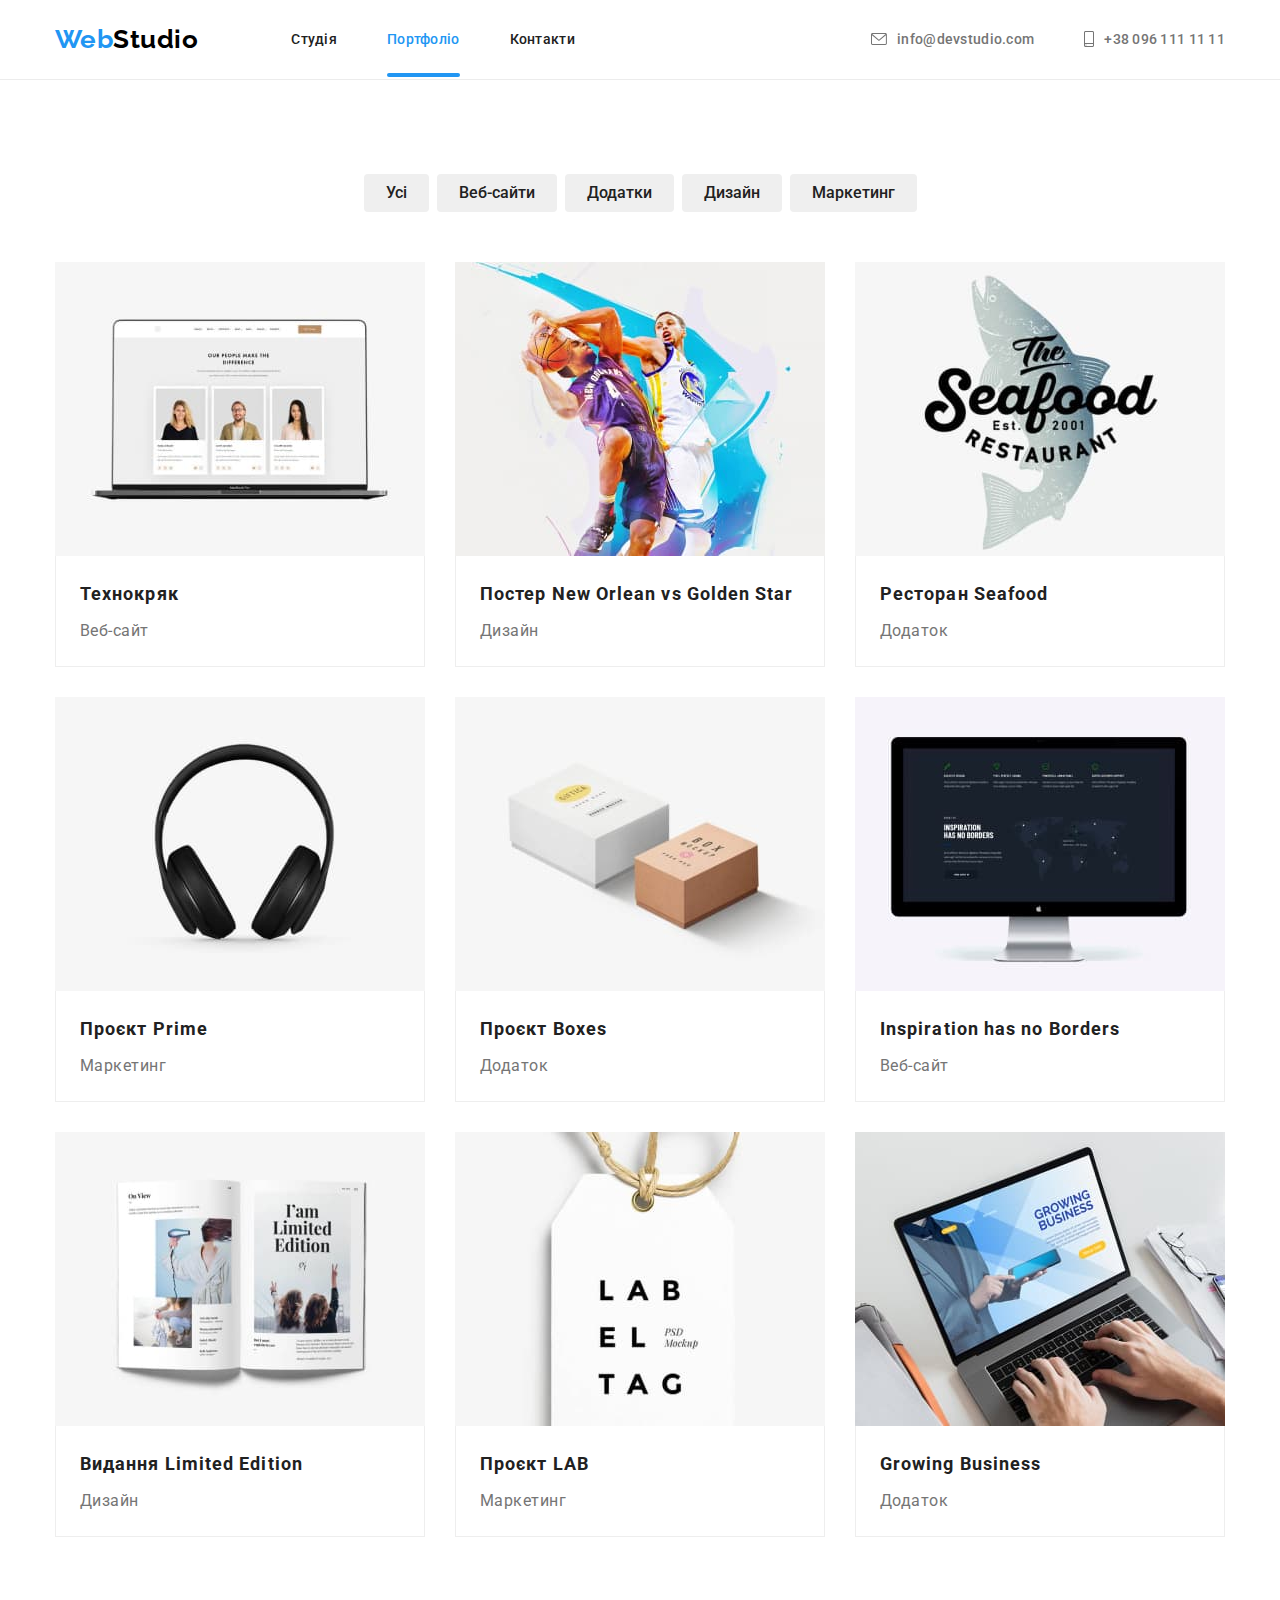
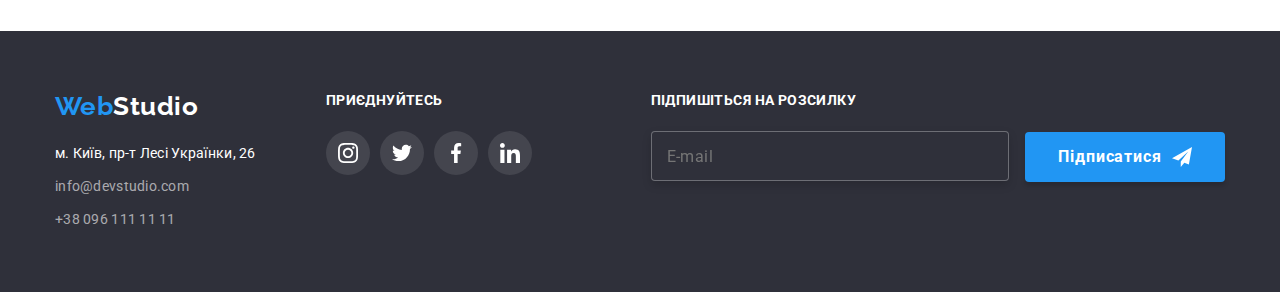
==== portfolio.html @ c4e258c5 "start sass" ====
<!DOCTYPE html>
<html lang="uk">

<head>
  <meta charset="UTF-8" />
  <meta http-equiv="X-UA-Compatible" content="IE=edge" />
  <meta name="viewport" content="width=device-width, initial-scale=1.0" />
  <title>portfolio-homework-06</title>
  <link rel="preconnect" href="https://fonts.googleapis.com" />
  <link rel="preconnect" href="https://fonts.gstatic.com" crossorigin />
  <link href="https://fonts.googleapis.com/css2?family=Raleway:wght@700&family=Roboto:wght@400;500;700;900&display=swap"
    rel="stylesheet" />
  <link rel="stylesheet" href="https://cdn.jsdelivr.net/npm/modern-normalize@1.1.0/modern-normalize.min.css" />
  <link rel="stylesheet" href="./css/main.min.css">
  <link rel="stylesheet" href="./css/styles.css" />
</head>

<body>
  <!--Шапка-->
  <header class="header">
    <div class="container header-block">
      <nav class="nav-block">
        <a class="logo" lang="en" href="./index.html"><span class="logo-web">Web</span>Studio</a>
        <ul class="site-nav list">
          <li><a href="./index.html">Студія</a></li>
          <li><a class="current" href="./portfolio.html">Портфоліо</a></li>
          <li><a href="#">Контакти</a></li>
        </ul>
      </nav>
      <ul class="contacts list">
        <li>
          <a href="mailto:info@devstudio.com"><svg class="icon-envelope">
              <use href="./images/svg/icons.svg#envelope"></use>
            </svg>
            info@devstudio.com</a>
        </li>
        <li>
          <a href="tel:+380961111111"><svg class="icon-smartphone">
              <use href="./images/svg/icons.svg#smartphone"></use>
            </svg>
            +38 096 111 11 11</a>
        </li>
      </ul>
    </div>
  </header>

  <!--Основний контент-->
  <main>
    <section class="buttons section">
      <div class="container">
        <h1 class="non-display">кнопки для прикладів</h1>
        <ul class="list buttons-block">
          <li><button class="button-portf" type="button">Усі</button></li>
          <li><button class="button-portf" type="button">Веб-сайти</button></li>
          <li><button class="button-portf" type="button">Додатки</button></li>
          <li><button class="button-portf" type="button">Дизайн</button></li>
          <li><button class="button-portf" type="button">Маркетинг</button></li>
        </ul>
        <!-- Приклади робіт -->
        <ul class="list example-block">
          <li class="example-link">
            <a href="#">
              <div class="work-image">
                <img src="./images/portfolio/technocrack.jpg" alt="Приклад-сайту" width="370" />

                <div class="example-animation">
                  <p>
                    Ресурс пропонує комплексні пропозиції з різним рівнем функціоналу та сервісів.
                    Все це дозволить відвідувачу отримати вичерпні відомості про компанію чи
                    приватну особу.
                  </p>
                </div>
              </div>
              <div class="box">
                <h2 class="example-title">Технокряк</h2>
                <p class="example-group">Веб-сайт</p>
              </div>
            </a>
          </li>
          <li class="example-link">
            <a href="#">
              <div class="work-image">
                <img src="./images/portfolio/new-orlean.jpg" alt="Приклад-дизайну" width="370" />
                <div class="example-animation">
                  <p>
                    Ресурс пропонує комплексні пропозиції з різним рівнем функціоналу та сервісів.
                    Все це дозволить відвідувачу отримати вичерпні відомості про компанію чи
                    приватну особу.
                  </p>
                </div>
              </div>
              <div class="box">
                <h2 class="example-title">Постер New Orlean vs Golden Star</h2>
                <p class="example-group">Дизайн</p>
              </div>
            </a>
          </li>
          <li class="example-link">
            <a href="#">
              <div class="work-image">
                <img src="./images/portfolio/seafood.jpg" alt="Приклад-додатків" width="370" />
                <div class="example-animation">
                  <p>
                    Ресурс пропонує комплексні пропозиції з різним рівнем функціоналу та сервісів.
                    Все це дозволить відвідувачу отримати вичерпні відомості про компанію чи
                    приватну особу.
                  </p>
                </div>
              </div>
              <div class="box">
                <h2 class="example-title">Ресторан Seafood</h2>
                <p class="example-group">Додаток</p>
              </div>
            </a>
          </li>
          <li class="example-link">
            <a href="#">
              <div class="work-image">
                <img src="./images/portfolio/project-prime.jpg" alt="Маркетинг-проект" width="370" />
                <div class="example-animation">
                  <p>
                    Ресурс пропонує комплексні пропозиції з різним рівнем функціоналу та сервісів.
                    Все це дозволить відвідувачу отримати вичерпні відомості про компанію чи
                    приватну особу.
                  </p>
                </div>
              </div>
              <div class="box">
                <h2 class="example-title">Проєкт Prime</h2>
                <p class="example-group">Маркетинг</p>
              </div>
            </a>
          </li>
          <li class="example-link">
            <a href="#">
              <div class="work-image">
                <img src="./images/portfolio/boxes-project.jpg" alt="Проект-з-коробки" width="370" />

                <div class="example-animation">
                  <p>
                    Ресурс пропонує комплексні пропозиції з різним рівнем функціоналу та сервісів.
                    Все це дозволить відвідувачу отримати вичерпні відомості про компанію чи
                    приватну особу.
                  </p>
                </div>
              </div>
              <div class="box">
                <h2 class="example-title">Проєкт Boxes</h2>
                <p class="example-group">Додаток</p>
              </div>
            </a>
          </li>
          <li class="example-link">
            <a href="#">
              <div class="work-image">
                <img src="./images/portfolio/inspiration.jpg" alt="Натхнення-не-має-меж" width="370" />

                <div class="example-animation">
                  <p>
                    Ресурс пропонує комплексні пропозиції з різним рівнем функціоналу та сервісів.
                    Все це дозволить відвідувачу отримати вичерпні відомості про компанію чи
                    приватну особу.
                  </p>
                </div>
              </div>
              <div class="box">
                <h2 class="example-title">Inspiration has no Borders</h2>
                <p class="example-group">Веб-сайт</p>
              </div>
            </a>
          </li>
          <li class="example-link">
            <a href="#">
              <div class="work-image">
                <img src="./images/portfolio/limited-edition.jpg" alt="Обмежений-тираж" width="370" />

                <div class="example-animation">
                  <p>
                    Ресурс пропонує комплексні пропозиції з різним рівнем функціоналу та сервісів.
                    Все це дозволить відвідувачу отримати вичерпні відомості про компанію чи
                    приватну особу.
                  </p>
                </div>
              </div>
              <div class="box">
                <h2 class="example-title">Видання Limited Edition</h2>
                <p class="example-group">Дизайн</p>
              </div>
            </a>
          </li>
          <li class="example-link">
            <a href="#">
              <div class="work-image">
                <img src="./images/portfolio/lab-project.jpg" alt="Розробка-лейблу" width="370" />

                <div class="example-animation">
                  <p>
                    Ресурс пропонує комплексні пропозиції з різним рівнем функціоналу та сервісів.
                    Все це дозволить відвідувачу отримати вичерпні відомості про компанію чи
                    приватну особу.
                  </p>
                </div>
              </div>
              <div class="box">
                <h2 class="example-title">Проєкт LAB</h2>
                <p class="example-group">Маркетинг</p>
              </div>
            </a>
          </li>
          <li class="example-link">
            <a href="#">
              <div class="work-image">
                <img src="./images/portfolio/business.jpg" alt="Зростаючий-бізнес" width="370" />

                <div class="example-animation">
                  <p>
                    Ресурс пропонує комплексні пропозиції з різним рівнем функціоналу та сервісів.
                    Все це дозволить відвідувачу отримати вичерпні відомості про компанію чи
                    приватну особу.
                  </p>
                </div>
              </div>
              <div class="box">
                <h2 class="example-title">Growing Business</h2>
                <p class="example-group">Додаток</p>
              </div>
            </a>
          </li>
        </ul>
      </div>
    </section>
  </main>

  <!--Футер-->

  <footer class="footer-block">
    <div class="container">
      <div class="footer-flex">
        <div>
          <a class="footer-logo" lang="en" href="./index.html"><span class="logo-web">Web</span>Studio</a>
          <address>
            <ul class="footer-contacts list">
              <li>
                <a class="adres" href="">м. Київ, пр-т Лесі Українки, 26</a>
              </li>
              <li>
                <a class="footer-hover" href="mailto:info@devstudio.com">info@devstudio.com</a>
              </li>
              <li><a class="footer-hover" href="tel:+380961111111">+38 096 111 11 11</a></li>
            </ul>
          </address>
        </div>
        <div class="footer-links">
          <h3 class="footer-title">Приєднуйтесь</h3>
          <ul class="foter-icons list">
            <li>
              <a href="#" class="icon-footer-link"><svg width="20" height="20">
                  <use href="./images/svg/icons.svg#instagram"></use>
                </svg>
              </a>
            </li>
            <li>
              <a href="#" class="icon-footer-link"><svg width="20" height="20">
                  <use href="./images/svg/icons.svg#twitter"></use>
                </svg>
              </a>
            </li>
            <li>
              <a href="#" class="icon-footer-link"><svg width="20" height="20">
                  <use href="./images/svg/icons.svg#facebook"></use>
                </svg>
              </a>
            </li>
            <li>
              <a href="#" class="icon-footer-link"><svg width="20" height="20">
                  <use href="./images/svg/icons.svg#linkedin"></use>
                </svg>
              </a>
            </li>
          </ul>
        </div>
        <form class="form-subscribe" name="subscribe" autocomplete="on" novalidate>
          <p class="form-title">Підпишіться на розсилку</p>
          <label>
            <input type="email" name="email-subscribe" placeholder="E-mail" class="subs-field">
          </label>
          <button type="submit" class="subs-button"><span class="subs-group">Підписатися <svg width="20" height="20">
                <use href="./images/svg/icons.svg#send"></use>
              </svg></span>
          </button>
        </form>
      </div>
    </div>
  </footer>
</body>

</html>
---- css/main.min.css ----
:root{--white-color: #ffffff;--background-col: #ffffff;--color-hover: #2196f3;--hero-text-color: #ffffff;--logo-text-col: #000000;--title-text-color: #212121;--text-color: #757575;--background-hero-footer-col: #2f303a;--background-section-col: #f5f4fa;--footer-text-color: rgba(255, 255, 255, 0.6);--button-hover-color: #188ce8}body{background-color:var(--background-col);color:var(--text-color);font-family:Roboto,sans-serif;letter-spacing:.03em}h1,h2,h3,h4,p{margin-top:0;margin-bottom:0}ul,ol{margin-top:0;margin-bottom:0;padding-left:0}img{display:block}.container{width:1200px;margin-left:auto;margin-right:auto;padding-left:15px;padding-right:15px}a{text-decoration:none}.list{list-style:none;font-style:normal}/*# sourceMappingURL=main.min.css.map */
---- css/styles.css ----
/* ---Шапка--- */
header {
  border-bottom: 1px solid #ececec;
}

.logo-web {
  color: var(--color-hover);
}

.logo {
  color: var(--logo-text-col);
  margin-right: 93px;
}

.logo,
.logo-web,
.footer-logo {
  font-family: Raleway, sans-serif;
  font-weight: 700;
  font-size: 26px;
  line-height: 1.19;
}

.header {
  padding-top: 24px;
  padding-bottom: 24px;
}

.header-block {
  display: flex;
  align-items: center;
  justify-content: space-between;
}

.nav-block {
  display: flex;
  align-items: center;
}

.site-nav {
  display: flex;
  column-gap: 50px;
}

.contacts {
  display: flex;
  column-gap: 50px;
}

.contacts a {
  display: flex;
  align-items: center;
  color: var(--text-color);
  font-weight: 500;
  font-size: 14px;
  line-height: 1.71;
  letter-spacing: 0.02em;
  transition: color 250ms cubic-bezier(0.4, 0, 0.2, 1);
}

.icon-envelope {
  width: 16px;
  height: 12px;
  margin-right: 10px;
  fill: currentColor;
}

.icon-smartphone {
  width: 10px;
  height: 16px;
  margin-right: 10px;
  fill: currentColor;
}

.site-nav .current {
  color: var(--color-hover);
}

.buttons .current {
  background-color: var(--color-hover);
  color: #ffffff;
}

.site-nav li {
  position: relative;
}

.current::after {
  content: '';
  position: absolute;
  bottom: -28px;
  left: 0;
  width: 100%;
  height: 4px;
  background-color: var(--color-hover);
  border-radius: 4px;
}

.site-nav a {
  color: var(--title-text-color);
  font-weight: 500;
  font-size: 14px;
  line-height: 1.14;
  letter-spacing: 0.02em;
  transition: color 250ms cubic-bezier(0.4, 0, 0.2, 1);
}

.site-nav a:hover,
.site-nav a:focus,
.contacts a:hover,
.contacts a:focus {
  color: var(--color-hover);
}

/* ---Основний контент--- */

/* Герой */

.section {
  padding-top: 94px;
  padding-bottom: 94px;
}

.hero {
  background-color: var(--background-hero-footer-col);
  padding-top: 200px;
  padding-bottom: 200px;
  text-align: center;
  max-width: 1600px;
  margin: 0 auto;
  height: 600px;
  background-image: linear-gradient(to right, rgba(47, 48, 58, 0.4), rgba(47, 48, 58, 0.4)),
    url(../images/hero-img.jpg);
  background-repeat: no-repeat;
  background-position: center;
  background-size: cover;
}

.hero-title {
  color: var(--hero-text-color);
  font-weight: 900;
  font-size: 44px;
  line-height: 1.36;
  text-align: center;
  letter-spacing: 0.06em;
  text-transform: uppercase;
  width: 696px;
  margin-bottom: 30px;
  margin-left: auto;
  margin-right: auto;
}

.button {
  color: var(--hero-text-color);
  background-color: var(--color-hover);
  font-weight: 700;
  font-size: 16px;
  line-height: 1.88;
  min-width: 216px;
  height: 50px;
  padding: 10px 32px;
  letter-spacing: 0.06em;
  border-radius: 4px;
  border: transparent;
}

.button,
.button-portf {
  cursor: pointer;
  font-family: inherit;
  padding: 6px 22px;
}

.backdrop {
  position: fixed;
  top: 0;
  left: 0;
  width: 100%;
  height: 100%;
  background-color: rgba(0, 0, 0, 0.2);
  opacity: 1;
  transition: opacity 250ms cubic-bezier(0.4, 0, 0.2, 1),
    visibility 250ms cubic-bezier(0.4, 0, 0.2, 1);
}

.backdrop.is-hidden {
  opacity: 0;
  pointer-events: none;
  visibility: hidden;
}

.modal {
  position: absolute;
  top: 50%;
  left: 50%;
  transform: translate(-50%, -50%);
  min-width: 528px;
  min-height: 581px;
  background-color: #fff;
  box-shadow: 0px 1px 3px rgb(0 0 0 / 12%), 0px 1px 1px rgb(0 0 0 / 14%),
    0px 2px 1px rgb(0 0 0 / 20%);
  border-radius: 4px;
}

.close-button {
  position: absolute;
  top: 8px;
  right: 8px;
  width: 30px;
  height: 30px;
  display: flex;
  align-items: center;
  justify-content: center;
  background-color: inherit;
  border-radius: 50%;
  border: 1px solid rgba(0, 0, 0, 0.1);
  transition: 250ms cubic-bezier(0.4, 0, 0.2, 1);
}

.close-button:hover,
.close-button:focus {
  fill: var(--color-hover);
  border-color: var(--color-hover);
  cursor: pointer;
}

.icon-close {
  width: 18px;
  height: 18px;
}

.form-callback {
  padding: 40px;
  margin: 0;
}

.form-callback p {
  margin-bottom: 12px;
  font-weight: 700;
  font-size: 20px;
  line-height: 1.15;
  text-align: center;
  letter-spacing: 0.03em;
  color: var(--title-text-color);
}

.form-field {
  display: flex;
  flex-direction: column;
  align-items: start;
  margin-bottom: 10px;
}

.form-field:nth-child(5) {
  margin-bottom: 20px;
}

.form-field input {
  padding-left: 40px;
  width: 448px;
  height: 40px;
  border: 1px solid rgba(33, 33, 33, 0.2);
  border-radius: 4px;
  transition: 250ms cubic-bezier(0.4, 0, 0.2, 1);
}

.form-field textarea {
  resize: none;
  width: 100%;
  height: 120px;
  padding: 12px 16px;
  border: 1px solid rgba(33, 33, 33, 0.2);
  border-radius: 4px;
  transition: 250ms cubic-bezier(0.4, 0, 0.2, 1);
  color: var(--text-color);
}

.form-field label {
  margin-bottom: 4px;
  font-size: 12px;
  line-height: 1.16;
  letter-spacing: 0.01em;
  color: var(--text-color);
}

.form-field textarea::placeholder {
  font-weight: 400;
  font-size: 12px;
  line-height: 1.16;
  letter-spacing: 0.01em;
  color: rgba(117, 117, 117, 0.502);
}

.form-name {
  position: relative;
}

.icon-field {
  position: absolute;
  top: 50%;
  left: 12px;
  transform: translateY(-50%);
}

.form-field input:focus~.icon-field {
  fill: var(--color-hover);

}

.submit-button {
  display: block;
  width: 200px;
  height: 50px;
  margin-top: 30px;
  margin-left: auto;
  margin-right: auto;
  background: #2196F3;
  box-shadow: 0px 4px 4px rgba(0, 0, 0, 0.15);
  border-radius: 4px;
  font-weight: 700;
  font-size: 16px;
  line-height: 1.88;
  letter-spacing: 0.06em;
  color: var(--white-color);
  border-color: transparent;
  transition: 250ms cubic-bezier(0.4, 0, 0.2, 1);
}


.submit-button:focus,
.submit-button:hover {
  background-color: #188ce8;
  cursor: pointer;
}

.form-agree a {
  color: var(--color-hover);
  text-decoration: underline;
}

.form-agree input {
  -webkit-appearance: none;
  -moz-appearance: none;
  appearance: none;
  position: absolute;
}

.form-agree label {
  display: flex;
  align-items: center;
  justify-content: center;
  margin-left: auto;
  margin-right: auto;
  font-weight: 400;
  font-size: 14px;
  line-height: 1.17;
  letter-spacing: 0.03em;
  color: var(--text-color);
}

.form-field input:focus,
.form-field textarea:focus {
  outline: none;
  border-color: var(--color-hover);
}

.icon-agree {
  display: flex;
  justify-content: center;
  align-items: center;
  margin-right: 8px;
  width: 16px;
  height: 15px;
  border: 2px solid #212121;
  border-radius: 1.5px;
  transition: 250ms cubic-bezier(0.4, 0, 0.2, 1);
}

.form-agree label:focus,
.form-agree label:hover .icon-agree {
  border-color: #188ce8;
}

.form-agree label:focus,
.form-agree label:hover {
  border-color: var(--button-hover-color);
  cursor: pointer;
}

.form-agree input:checked~.icon-agree {
  background-color: var(--button-hover-color);
  border-color: var(--button-hover-color);

}

.button-portf {
  color: var(--title-text-color);
  font-weight: 500;
  font-size: 16px;
  line-height: 1.63;
  text-align: center;
  border: transparent;
  border-radius: 4px;
  transition: background-color 250ms cubic-bezier(0.4, 0, 0.2, 1),
    color 250ms cubic-bezier(0.4, 0, 0.2, 1), box-shadow 250ms cubic-bezier(0.4, 0, 0.2, 1);
}

.button-portf:hover,
.button-portf:focus,
.button-portf:active {
  color: var(--hero-text-color);
  background-color: var(--color-hover);
  box-shadow: 0px 3px 1px rgba(0, 0, 0, 0.1), 0px 1px 2px rgba(0, 0, 0, 0.08),
    0px 2px 2px rgba(0, 0, 0, 0.12);
}

.buttons-block {
  display: flex;
  justify-content: center;
  margin-bottom: 50px;
}

.buttons-block li:not(:last-child) {
  margin-right: 8px;
}

/* Особливості */

.non-display {
  position: absolute;
  white-space: nowrap;
  width: 1px;
  height: 1px;
  overflow: hidden;
  border: 0;
  padding: 0;
  clip: rect(0 0 0 0);
  clip-path: inset(50%);
  margin: -1px;
}

.features-block {
  display: flex;
  justify-content: space-between;
  gap: 30px;
}

.features-block li {
  flex-basis: calc((100% - 90px) / 4);
}

.features-title {
  color: var(--title-text-color);
  font-size: 14px;
  line-height: 1.14;
  text-transform: uppercase;
  padding-bottom: 10px;
}

.about-features {
  font-weight: 400;
  font-size: 14px;
  line-height: 1.71;
}

.icons-features {
  display: flex;
  background-color: #f5f4fa;
  border-radius: 4px;
  justify-content: center;
  align-items: center;
  margin-bottom: 30px;
  height: 120px;
}

/* Чим ми займаємося */

.work {
  padding-top: 0;
}

.work-title,
.team-title,
.customers-title {
  color: var(--title-text-color);
  font-size: 36px;
  line-height: 1.17;
  margin-bottom: 50px;
  text-align: center;
}

.work-block {
  display: flex;
  flex-wrap: wrap;
  gap: 30px;
}

.work-item {
  position: relative;
  flex-basis: calc((100% - 60px) / 3);
}

.work-item p {
  position: absolute;
  bottom: 0px;
  left: 0px;
  transition: box-shadow 250ms cubic-bezier(0.4, 0, 0.2, 1);
  display: flex;
  width: 370px;
  height: 70px;
  justify-content: center;
  align-items: center;
  font-weight: 700;
  font-size: 14px;
  line-height: 16px;
  letter-spacing: 0.03em;
  text-transform: uppercase;
  color: var(--white-color);
  background-color: rgba(47, 48, 58, 0.8);
}

.work-item a:hover,
.work-item a:focus {
  box-shadow: 0px 4px 4px rgba(0, 0, 0, 0.25);
}

/* Наша команда */

.team {
  background-color: var(--background-section-col);
}

.team-member {
  color: var(--title-text-color);
  font-weight: 500;
  font-size: 16px;
  line-height: 1.19;
  text-align: center;
  padding-top: 30px;
}

.team-position {
  font-weight: 400;
  font-size: 16px;
  line-height: 1.19;
  text-align: center;
  margin-top: 10px;
  margin-bottom: 16px;
}

.team-block {
  display: flex;
  flex-wrap: wrap;
  gap: 30px;
}

.team-case {
  flex-basis: calc((100% - 90px) / 4);
  background: var(--white-color);
  box-shadow: 0px 1px 3px rgba(0, 0, 0, 0.12), 0px 1px 1px rgba(0, 0, 0, 0.14),
    0px 2px 1px rgba(0, 0, 0, 0.2);
  border-radius: 0px 0px 4px 4px;
}

.links {
  display: flex;
  justify-content: center;
  align-items: center;
  padding-bottom: 27px;
  gap: 10px;
}

.icon-link {
  display: flex;
  justify-content: center;
  align-items: center;
  width: 44px;
  height: 44px;
  border-radius: 50%;
  fill: #afb1b8;
  transition: background-color 250ms cubic-bezier(0.4, 0, 0.2, 1),
    fill 250ms cubic-bezier(0.4, 0, 0.2, 1);
}

.icon-link:hover,
.icon-link:focus {
  background-color: var(--color-hover);
  fill: var(--white-color);
}

/* Постійні клієнти */

.customers-block {
  display: flex;
  margin-top: 50px;
  gap: 30px;
}

.icon-client {
  display: flex;
  width: 170px;
  height: 92px;
  border: 1px solid #afb1b8;
  border-radius: 4px;
  fill: #afb1b8;
  transition: fill 250ms cubic-bezier(0.4, 0, 0.2, 1),
    border-color 250ms cubic-bezier(0.4, 0, 0.2, 1);
}

.icon-client:hover,
.icon-client:focus {
  fill: var(--color-hover);
  border-color: var(--color-hover);
}

/* Приклади робіт - стор.Портфоліо */

.example-title {
  color: var(--title-text-color);
  font-size: 18px;
  line-height: 2;
  letter-spacing: 0.06em;
  margin-bottom: 4px;
}

.example-group {
  font-weight: 400;
  font-size: 16px;
  line-height: 1.88;
  color: var(--text-color);
}

.example-block {
  display: flex;
  flex-wrap: wrap;
  gap: 30px;
}

.example-block li {
  flex-basis: calc((100% - 60px) / 3);
  transition: box-shadow 250ms cubic-bezier(0.4, 0, 0.2, 1);
}

.box {
  border-right: 1px solid #eeeeee;
  border-left: 1px solid #eeeeee;
  border-bottom: 1px solid #eeeeee;
  padding: 20px 24px;
}

.example-block li:hover,
.example-block li:focus {
  box-shadow: 0px 4px 4px rgba(0, 0, 0, 0.25);
}

.work-image {
  position: relative;
  overflow: hidden;
}

.example-animation {
  position: absolute;
  top: 0;
  left: 0;
  width: 370px;
  height: 297px;
  background-color: rgba(33, 150, 243, 0.9);
  color: var(--white-color);
  padding: 63px 24px;
  font-style: normal;
  font-weight: 400;
  font-size: 18px;
  line-height: 1.56;
  letter-spacing: 0.03em;
  transform: translateY(100%);
  transition: transform 250ms cubic-bezier(0.4, 0, 0.2, 1);
}

.example-link a:hover .example-animation,
.example-link a:focus .example-animation {
  transform: translateY(0%);
}

/* ---Футер--- */

.footer-block {
  background-color: var(--background-hero-footer-col);
  padding-top: 60px;
  padding-bottom: 60px;
}

.footer-logo {
  color: var(--white-color);
  display: inline-block;
  margin-bottom: 20px;
}

footer a {
  color: var(--footer-text-color);
}

.footer-contacts .adres {
  color: var(--white-color);
}

.footer-contacts a {
  font-weight: 400;
  font-size: 14px;
  line-height: 1.71;
  letter-spacing: 0.02em;
}

.footer-hover {
  transition: color 250ms cubic-bezier(0.4, 0, 0.2, 1);
}

.footer-hover:hover,
.footer-hover:focus {
  color: var(--color-hover);
}

.footer-contacts li:nth-child(-n + 2) {
  margin-bottom: 9px;
}

.footer-title {
  color: var(--white-color);
  font-size: 14px;
  line-height: 1.42em;
  letter-spacing: 0.03em;
  text-transform: uppercase;
  margin-bottom: 20px;
}

.footer-flex {
  display: flex;
}

.footer-links {
  display: block;
  margin-left: 70px;
}

.foter-icons {
  display: flex;
  justify-content: center;
  align-items: center;
  gap: 10px;
}

.icon-footer-link {
  display: flex;
  justify-content: center;
  align-items: baseline;
  width: 44px;
  height: 44px;
  padding: 12px;
  border-radius: 50%;
  fill: var(--white-color);
  background-color: rgba(255, 255, 255, 0.1);
  transition: background-color 250ms cubic-bezier(0.4, 0, 0.2, 1),
    fill 250ms cubic-bezier(0.4, 0, 0.2, 1);
}

.icon-footer-link:hover,
.icon-footer-link:focus {
  background-color: var(--color-hover);
  fill: var(--white-color);
}

.form-subscribe {
  display: block;
  margin-left: auto;
}

.form-title {
  margin-bottom: 20px;
  text-transform: uppercase;
  color: var(--white-color);
  font-size: 14px;
  line-height: 1.42em;
  letter-spacing: 0.03em;
  text-transform: uppercase;
  font-weight: 700;

}

.subs-field {
  display: inline-block;
  margin-right: 12px;
  background: var(--background-hero-footer-col);
  padding: 15px;
  width: 358px;
  height: 50px;
  border: 1px solid rgba(255, 255, 255, 0.3);
  filter: drop-shadow(0px 4px 4px rgba(0, 0, 0, 0.15));
  border-radius: 4px;
  color: var(--white-color);
  font-size: 16px;
  line-height: 1.25;
  letter-spacing: 0.03em;
}

.subs-button {
  width: 200px;
  height: 50px;
  padding: 10px 28px;
  background: var(--color-hover);
  box-shadow: 0px 4px 4px rgba(0, 0, 0, 0.15);
  border: 0px;
  border-radius: 4px;
  border-color: transparent;
  color: var(--white-color);
  font-weight: 700;
  font-size: 16px;
  line-height: 1.88;
  letter-spacing: 0.06em;
  display: inline-block;
  align-items: center;
  text-align: center;
  transition: 250ms cubic-bezier(0.4, 0, 0.2, 1);
}

.subs-button:focus,
.subs-button:hover {
  background-color: var(--button-hover-color);
  cursor: pointer;
}

.subs-group {
  display: flex;
  justify-content: center;
  align-items: center;
  gap: 10px;
}
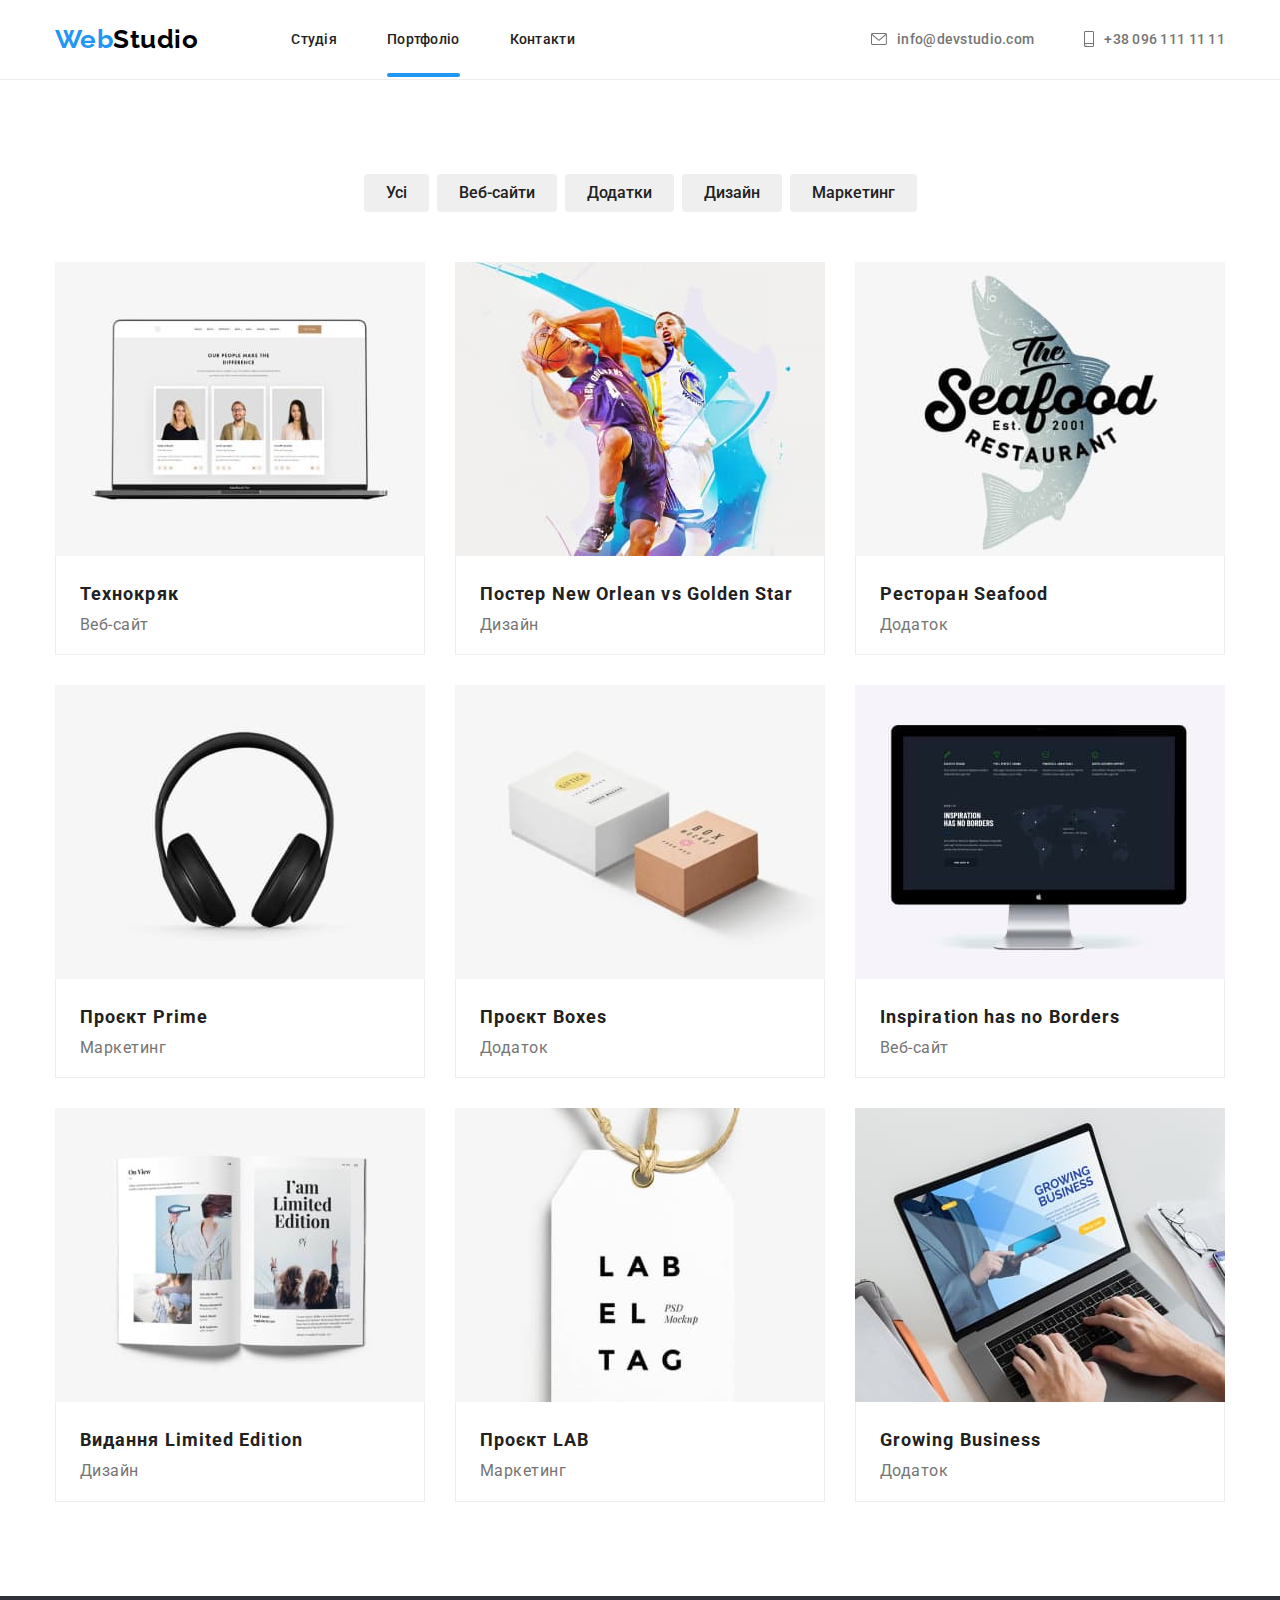
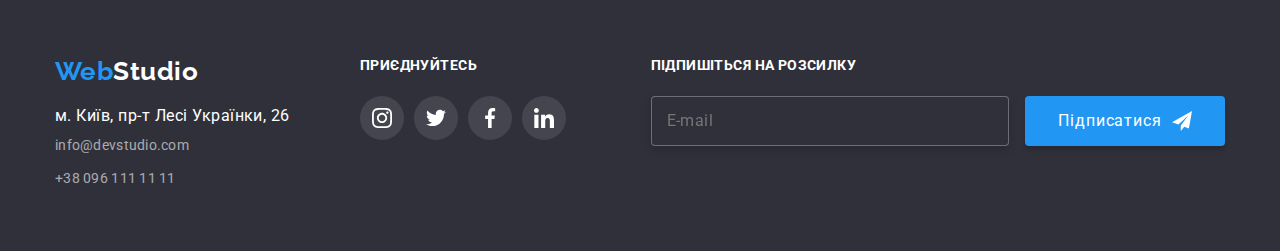
==== commit 95c38a12: "готово" ====
--- a/portfolio.html
+++ b/portfolio.html
@@ -5,14 +5,13 @@
   <meta charset="UTF-8" />
   <meta http-equiv="X-UA-Compatible" content="IE=edge" />
   <meta name="viewport" content="width=device-width, initial-scale=1.0" />
-  <title>portfolio-homework-06</title>
+  <title>portfolio-homework-07</title>
   <link rel="preconnect" href="https://fonts.googleapis.com" />
   <link rel="preconnect" href="https://fonts.gstatic.com" crossorigin />
   <link href="https://fonts.googleapis.com/css2?family=Raleway:wght@700&family=Roboto:wght@400;500;700;900&display=swap"
     rel="stylesheet" />
   <link rel="stylesheet" href="https://cdn.jsdelivr.net/npm/modern-normalize@1.1.0/modern-normalize.min.css" />
   <link rel="stylesheet" href="./css/main.min.css">
-  <link rel="stylesheet" href="./css/styles.css" />
 </head>
 
 <body>
@@ -20,22 +19,22 @@
   <header class="header">
     <div class="container header-block">
       <nav class="nav-block">
-        <a class="logo" lang="en" href="./index.html"><span class="logo-web">Web</span>Studio</a>
+        <a class="logo" lang="en" href="./index.html"><span class="logo__element">Web</span>Studio</a>
         <ul class="site-nav list">
-          <li><a href="./index.html">Студія</a></li>
-          <li><a class="current" href="./portfolio.html">Портфоліо</a></li>
-          <li><a href="#">Контакти</a></li>
+          <li><a class="site-nav__item" href="./index.html">Студія</a></li>
+          <li><a class="site-nav__item current" href="./portfolio.html">Портфоліо</a></li>
+          <li><a class="site-nav__item" href="#">Контакти</a></li>
         </ul>
       </nav>
       <ul class="contacts list">
         <li>
-          <a href="mailto:info@devstudio.com"><svg class="icon-envelope">
+          <a class="contacts__item" href="mailto:info@devstudio.com"><svg class="icon-envelope">
               <use href="./images/svg/icons.svg#envelope"></use>
             </svg>
             info@devstudio.com</a>
         </li>
         <li>
-          <a href="tel:+380961111111"><svg class="icon-smartphone">
+          <a class="contacts__item" href="tel:+380961111111"><svg class="icon-smartphone">
               <use href="./images/svg/icons.svg#smartphone"></use>
             </svg>
             +38 096 111 11 11</a>
@@ -233,58 +232,59 @@
 
   <!--Футер-->
 
-  <footer class="footer-block">
+  <footer class="footer-section">
     <div class="container">
-      <div class="footer-flex">
+      <div class="footer-block">
         <div>
-          <a class="footer-logo" lang="en" href="./index.html"><span class="logo-web">Web</span>Studio</a>
+          <a class="footer-logo" lang="en" href="./index.html"><span class="logo__element">Web</span>Studio</a>
           <address>
             <ul class="footer-contacts list">
               <li>
                 <a class="adres" href="">м. Київ, пр-т Лесі Українки, 26</a>
               </li>
               <li>
-                <a class="footer-hover" href="mailto:info@devstudio.com">info@devstudio.com</a>
+                <a class="footer-contacts__mail" href="mailto:info@devstudio.com">info@devstudio.com</a>
               </li>
-              <li><a class="footer-hover" href="tel:+380961111111">+38 096 111 11 11</a></li>
+              <li><a class="footer-contacts__tel" href="tel:+380961111111">+38 096 111 11 11</a></li>
             </ul>
           </address>
         </div>
         <div class="footer-links">
-          <h3 class="footer-title">Приєднуйтесь</h3>
-          <ul class="foter-icons list">
-            <li>
-              <a href="#" class="icon-footer-link"><svg width="20" height="20">
+          <h3 class="footer-links__title">Приєднуйтесь</h3>
+          <ul class="links list">
+            <li>
+              <a href="#" class="links__icon links__icon-white"><svg width="20" height="20">
                   <use href="./images/svg/icons.svg#instagram"></use>
                 </svg>
               </a>
             </li>
             <li>
-              <a href="#" class="icon-footer-link"><svg width="20" height="20">
+              <a href="#" class="links__icon links__icon-white"><svg width="20" height="20">
                   <use href="./images/svg/icons.svg#twitter"></use>
                 </svg>
               </a>
             </li>
             <li>
-              <a href="#" class="icon-footer-link"><svg width="20" height="20">
+              <a href="#" class="links__icon links__icon-white"><svg width="20" height="20">
                   <use href="./images/svg/icons.svg#facebook"></use>
                 </svg>
               </a>
             </li>
             <li>
-              <a href="#" class="icon-footer-link"><svg width="20" height="20">
+              <a href="#" class="links__icon links__icon-white"><svg width="20" height="20">
                   <use href="./images/svg/icons.svg#linkedin"></use>
                 </svg>
               </a>
             </li>
           </ul>
         </div>
-        <form class="form-subscribe" name="subscribe" autocomplete="on" novalidate>
-          <p class="form-title">Підпишіться на розсилку</p>
+        <form class="form-subscribe" name="subscribe" autocomplete="on">
+          <p class="form-subscribe__title">Підпишіться на розсилку</p>
           <label>
-            <input type="email" name="email-subscribe" placeholder="E-mail" class="subs-field">
+            <input type="email" name="email-subscribe" placeholder="E-mail" class="form-subscribe__field">
           </label>
-          <button type="submit" class="subs-button"><span class="subs-group">Підписатися <svg width="20" height="20">
+          <button type="submit" class="subs-button"><span class="subs-button__group">Підписатися <svg width="20"
+                height="20">
                 <use href="./images/svg/icons.svg#send"></use>
               </svg></span>
           </button>
@@ -294,4 +294,4 @@
   </footer>
 </body>
 
-</html>
+</html>--- a/css/main.min.css
+++ b/css/main.min.css
@@ -1 +1 @@
-:root{--white-color: #ffffff;--background-col: #ffffff;--color-hover: #2196f3;--hero-text-color: #ffffff;--logo-text-col: #000000;--title-text-color: #212121;--text-color: #757575;--background-hero-footer-col: #2f303a;--background-section-col: #f5f4fa;--footer-text-color: rgba(255, 255, 255, 0.6);--button-hover-color: #188ce8}body{background-color:var(--background-col);color:var(--text-color);font-family:Roboto,sans-serif;letter-spacing:.03em}h1,h2,h3,h4,p{margin-top:0;margin-bottom:0}ul,ol{margin-top:0;margin-bottom:0;padding-left:0}img{display:block}.container{width:1200px;margin-left:auto;margin-right:auto;padding-left:15px;padding-right:15px}a{text-decoration:none}.list{list-style:none;font-style:normal}/*# sourceMappingURL=main.min.css.map */+﻿:root{--white-color: #ffffff;--background-col: #ffffff;--color-hover: #2196f3;--hero-text-color: #ffffff;--logo-text-col: #000000;--title-text-color: #212121;--text-color: #757575;--background-hero-footer-col: #2f303a;--background-section-col: #f5f4fa;--footer-text-color: rgba(255, 255, 255, 0.6);--button-hover-color: #188ce8}h1,h2,h3,h4,p{margin-top:0;margin-bottom:0}ul,ol{margin-top:0;margin-bottom:0;padding-left:0}img{display:block}a{text-decoration:none}.list{list-style:none;font-style:normal}body{background-color:var(--background-col);color:var(--text-color);font-family:Roboto,sans-serif;letter-spacing:.03em}.section{padding-top:94px;padding-bottom:94px}.section-title{color:var(--title-text-color);font-size:36px;line-height:1.17;margin-bottom:50px;text-align:center}.container{width:1200px;margin-left:auto;margin-right:auto;padding-left:15px;padding-right:15px}.backdrop{position:fixed;top:0;left:0;width:100%;height:100%;background-color:rgba(0,0,0,.2);opacity:1;transition:opacity 250ms cubic-bezier(0.4, 0, 0.2, 1),visibility 250ms cubic-bezier(0.4, 0, 0.2, 1)}.backdrop.is-hidden{opacity:0;pointer-events:none;visibility:hidden}.modal{position:absolute;top:50%;left:50%;transform:translate(-50%, -50%);min-width:528px;min-height:581px;background-color:#fff;box-shadow:0px 1px 3px rgba(0,0,0,.12),0px 1px 1px rgba(0,0,0,.14),0px 2px 1px rgba(0,0,0,.2);border-radius:4px}.close-button{position:absolute;top:8px;right:8px;width:30px;height:30px;display:flex;justify-content:center;align-items:center;background-color:inherit;border-radius:50%;border:1px solid rgba(0,0,0,.1);transition:250ms cubic-bezier(0.4, 0, 0.2, 1)}.close-button:hover,.close-button:focus{fill:var(--color-hover);border-color:var(--color-hover);cursor:pointer}.icon-close{width:18px;height:18px}.form-callback{padding:40px;margin:0}.form-callback p{margin-bottom:12px;font-size:20px;font-weight:700;line-height:1.15;text-align:center;letter-spacing:.03em;color:var(--title-text-color)}.form-field{display:flex;flex-direction:column;align-items:start;margin-bottom:10px}.form-field:nth-child(5){margin-bottom:20px}.form-field input{padding-left:40px;width:448px;height:40px;border:1px solid rgba(33,33,33,.2);border-radius:4px;transition:250ms cubic-bezier(0.4, 0, 0.2, 1)}.form-field textarea{resize:none;width:100%;height:120px;padding:12px 16px;border:1px solid rgba(33,33,33,.2);border-radius:4px;transition:250ms cubic-bezier(0.4, 0, 0.2, 1);color:var(--text-color)}.form-field textarea::placeholder{font-size:12px;font-weight:400;line-height:1.16;letter-spacing:.01em;color:rgba(117,117,117,.502)}.form-field input:focus,.form-field textarea:focus{outline:none;border-color:var(--color-hover)}.form-field label{margin-bottom:4px;font-size:12px;line-height:1.16;letter-spacing:.01em;color:var(--text-color)}.form-name{position:relative}.icon-field{position:absolute;top:50%;left:12px;transform:translateY(-50%)}input:focus~.icon-field{fill:var(--color-hover)}.submit-button{display:block;width:200px;height:50px;margin-top:30px;margin-left:auto;margin-right:auto;background:#2196f3;box-shadow:0px 4px 4px rgba(0,0,0,.15);border-radius:4px;font-size:16px;font-weight:700;line-height:1.88;letter-spacing:.06em;color:var(--white-color);border-color:rgba(0,0,0,0);transition:250ms cubic-bezier(0.4, 0, 0.2, 1)}.submit-button:focus,.submit-button:hover{background-color:#188ce8;cursor:pointer}.form-agree a{color:var(--color-hover);text-decoration:underline}.form-agree input{-webkit-appearance:none;-moz-appearance:none;appearance:none;position:absolute}.form-agree label{display:flex;justify-content:center;align-items:center;margin-left:auto;margin-right:auto;font-size:14px;font-weight:400;line-height:1.17;letter-spacing:.03em;color:var(--text-color)}.form-agree label:focus,.form-agree label:hover{border-color:var(--button-hover-color);cursor:pointer}.icon-agree{display:flex;justify-content:center;align-items:center;margin-right:8px;width:16px;height:15px;border:2px solid #212121;border-radius:1.5px;transition:250ms cubic-bezier(0.4, 0, 0.2, 1)}.form-agree label:focus .icon-agree,.form-agree label:hover .icon-agree{border-color:#188ce8}input:checked~.icon-agree{background-color:var(--button-hover-color);border-color:var(--button-hover-color)}.form-subscribe{display:block;margin-left:auto}.form-subscribe__title{margin-bottom:20px;text-transform:uppercase;color:var(--white-color);font-size:14px;line-height:1.42em;letter-spacing:.03em;text-transform:uppercase;font-weight:700}.form-subscribe__field{display:inline-block;margin-right:12px;background:var(--background-hero-footer-col);padding:15px;width:358px;height:50px;border:1px solid rgba(255,255,255,.3);filter:drop-shadow(0px 4px 4px rgba(0, 0, 0, 0.15));border-radius:4px;color:var(--white-color);font-size:16px;line-height:1.25;letter-spacing:.03em}.subs-button{width:200px;height:50px;padding:10px 28px;background:var(--color-hover);box-shadow:0px 4px 4px rgba(0,0,0,.15);border:0px;border-radius:4px;border-color:rgba(0,0,0,0);color:var(--white-color);font-size:88;font-weight:700б16зчб1;line-height:1.14;letter-spacing:.06em;display:inline-block;align-items:center;text-align:center;transition:250ms cubic-bezier(0.4, 0, 0.2, 1)}.subs-button:focus,.subs-button:hover{background-color:var(--button-hover-color);cursor:pointer}.subs-button__group{display:flex;justify-content:center;align-items:center;gap:10px}.current::after{content:"";position:absolute;bottom:-28px;left:0;width:100%;height:4px;background-color:var(--color-hover);border-radius:4px}.header{border-bottom:1px solid #ececec}.logo__element{color:var(--color-hover)}.logo{color:var(--logo-text-col);margin-right:93px}.logo,.logo__element{font-family:Raleway,sans-serif;font-size:26px;font-weight:700;line-height:1.19}.header{padding-top:24px;padding-bottom:24px}.header-block{display:flex;align-items:center;justify-content:space-between}.nav-block{display:flex;align-items:center}.site-nav{display:flex;column-gap:50px}.site-nav .current{color:var(--color-hover)}.site-nav li{position:relative}.site-nav .site-nav__item{color:var(--title-text-color);font-size:14px;font-weight:500;line-height:1.14;letter-spacing:.02em;transition:color 250ms cubic-bezier(0.4, 0, 0.2, 1)}.site-nav a:hover,.site-nav a:focus{color:var(--color-hover)}.contacts{display:flex;column-gap:50px}.contacts .contacts__item{display:flex;align-items:center;color:var(--text-color);font-weight:500;font-size:14px;line-height:1.71;letter-spacing:.02em;transition:color 250ms cubic-bezier(0.4, 0, 0.2, 1)}.contacts a:hover,.contacts a:focus{color:var(--color-hover)}.icon-envelope{width:16px;height:12px;margin-right:10px;fill:currentColor}.icon-smartphone{width:10px;height:16px;margin-right:10px;fill:currentColor}.buttons .current{background-color:var(--color-hover);color:#fff}.hero{background-color:var(--background-hero-footer-col);padding-top:200px;padding-bottom:200px;text-align:center;max-width:1600px;margin:0 auto;height:600px;background-image:linear-gradient(to right, rgba(47, 48, 58, 0.4), rgba(47, 48, 58, 0.4)),url(../images/hero-img.jpg);background-repeat:no-repeat;background-position:center;background-size:cover}.hero-title{color:var(--hero-text-color);font-size:44px;font-weight:900;line-height:1.36;text-align:center;letter-spacing:.06em;text-transform:uppercase;width:696px;margin-bottom:30px;margin-left:auto;margin-right:auto}.button{color:var(--hero-text-color);background-color:var(--color-hover);font-size:16px;font-weight:700;line-height:1.88;min-width:216px;height:50px;padding:10px 32px;letter-spacing:.06em;border-radius:4px;border:rgba(0,0,0,0);cursor:pointer;font-family:inherit;padding:6px 22px}.button-portf{cursor:pointer;font-family:inherit;padding:6px 22px;color:var(--title-text-color);font-size:16px;font-weight:500;line-height:1.63;text-align:center;border:rgba(0,0,0,0);border-radius:4px;transition:background-color 250ms cubic-bezier(0.4, 0, 0.2, 1),color 250ms cubic-bezier(0.4, 0, 0.2, 1),box-shadow 250ms cubic-bezier(0.4, 0, 0.2, 1)}.button-portf:hover,.button-portf:focus,.button-portf:active{color:var(--hero-text-color);background-color:var(--color-hover);box-shadow:0px 3px 1px rgba(0,0,0,.1),0px 1px 2px rgba(0,0,0,.08),0px 2px 2px rgba(0,0,0,.12)}.buttons-block{display:flex;justify-content:center;margin-bottom:50px}.buttons-block li:not(:last-child){margin-right:8px}.non-display{position:absolute;white-space:nowrap;width:1px;height:1px;overflow:hidden;border:0;padding:0;clip:rect(0 0 0 0);clip-path:inset(50%);margin:-1px}.features{display:flex;justify-content:space-between;gap:30px}.features li{flex-basis:calc((100% - 90px)/4)}.features__title{color:var(--title-text-color);font-size:14px;line-height:1.14;text-transform:uppercase;padding-bottom:10px}.features__about{font-size:14px;font-weight:400;line-height:1.71}.features__icon{display:flex;justify-content:center;align-items:center;margin-bottom:30px;height:120px;background-color:#f5f4fa;border-radius:4px}.section-work{padding-top:0}.work__block{display:flex;flex-wrap:wrap;gap:30px}.work__item{position:relative;flex-basis:calc((100% - 60px)/3)}.work__item .work__description{position:absolute;bottom:0px;left:0px;transition:box-shadow 250ms cubic-bezier(0.4, 0, 0.2, 1);display:flex;justify-content:center;align-items:center;width:370px;height:70px;font-size:14px;font-weight:700;line-height:1.14;letter-spacing:.03em;text-transform:uppercase;color:var(--white-color);background-color:rgba(47,48,58,.8)}.team{background-color:var(--background-section-col)}.team-case{flex-basis:calc((100% - 90px)/4);background:var(--white-color);box-shadow:0px 1px 3px rgba(0,0,0,.12),0px 1px 1px rgba(0,0,0,.14),0px 2px 1px rgba(0,0,0,.2);border-radius:0px 0px 4px 4px}.team-case__member{color:var(--title-text-color);font-size:16px;font-weight:500;line-height:1.19;text-align:center;padding-top:30px}.team-case__position{font-size:16px;font-weight:400;line-height:1.19;text-align:center;margin-top:10px;margin-bottom:16px}.team-block{display:flex;flex-wrap:wrap;gap:30px}.links{display:flex;justify-content:center;align-items:center;padding-bottom:27px;gap:10px}.links__icon{display:flex;justify-content:center;align-items:center;width:44px;height:44px;border-radius:50%;fill:#afb1b8;transition:background-color 250ms cubic-bezier(0.4, 0, 0.2, 1),fill 250ms cubic-bezier(0.4, 0, 0.2, 1)}.links__icon:hover,.links__icon:focus{background-color:var(--color-hover);fill:var(--white-color)}.customers-block{display:flex;margin-top:50px;gap:30px}.icon-client{display:flex;width:170px;height:92px;border:1px solid #afb1b8;border-radius:4px;fill:#afb1b8;transition:fill 250ms cubic-bezier(0.4, 0, 0.2, 1),border-color 250ms cubic-bezier(0.4, 0, 0.2, 1)}.icon-client:hover,.icon-client:focus{fill:var(--color-hover);border-color:var(--color-hover)}.example-title{color:var(--title-text-color);font-size:18px;line-height:2;letter-spacing:.06em;margin-bottom:4px}.example-group{font-size:1.88;font-weight:16px;line-height:1.14;color:var(--text-color)}.example-block{display:flex;flex-wrap:wrap;gap:30px}.example-block li{flex-basis:calc((100% - 60px)/3);transition:box-shadow 250ms cubic-bezier(0.4, 0, 0.2, 1)}.example-block li:hover,.example-block li:focus{box-shadow:0px 4px 4px rgba(0,0,0,.25)}.box{border-right:1px solid #eee;border-left:1px solid #eee;border-bottom:1px solid #eee;padding:20px 24px}.work-image{position:relative;overflow:hidden}.example-animation{position:absolute;top:0;left:0;width:370px;height:297px;background-color:rgba(33,150,243,.9);color:var(--white-color);padding:63px 24px;font-style:normal;font-size:1.56;font-weight:18px;line-height:1.14;letter-spacing:.03em;transform:translateY(100%);transition:transform 250ms cubic-bezier(0.4, 0, 0.2, 1)}.example-link a:hover .example-animation,.example-link a:focus .example-animation{transform:translateY(0%)}.footer-section{background-color:var(--background-hero-footer-col);padding-top:60px;padding-bottom:60px}.footer-block{display:flex}.footer-logo{color:var(--white-color);display:inline-block;margin-bottom:20px;font-family:Raleway,sans-serif;font-size:26px;font-weight:700;line-height:1.19}.footer-contacts li:nth-child(-n+2){margin-bottom:9px}.footer-contacts .adres{color:var(--white-color)}.footer-contacts__mail,.footer-contacts__tel{color:var(--footer-text-color);font-size:14px;font-weight:400;line-height:1.71;letter-spacing:.02em;transition:color 250ms cubic-bezier(0.4, 0, 0.2, 1)}.footer-contacts__mail:hover,.footer-contacts__mail:focus,.footer-contacts__tel:hover,.footer-contacts__tel:focus{color:var(--color-hover)}.footer-links__title{color:var(--white-color);font-size:14px;line-height:1.42em;letter-spacing:.03em;text-transform:uppercase;margin-bottom:20px}.footer-links{display:block;margin-left:70px}.foter-icons{display:flex;justify-content:center;align-items:center;gap:10px}.links__icon-white{display:flex;justify-content:center;align-items:center;width:44px;height:44px;padding:12px;border-radius:50%;fill:var(--white-color);background-color:rgba(255,255,255,.1);transition:background-color 250ms cubic-bezier(0.4, 0, 0.2, 1),fill 250ms cubic-bezier(0.4, 0, 0.2, 1)}.links__icon-white:hover,.links__icon-white:focus{background-color:var(--color-hover);fill:var(--white-color)}/*# sourceMappingURL=main.min.css.map */